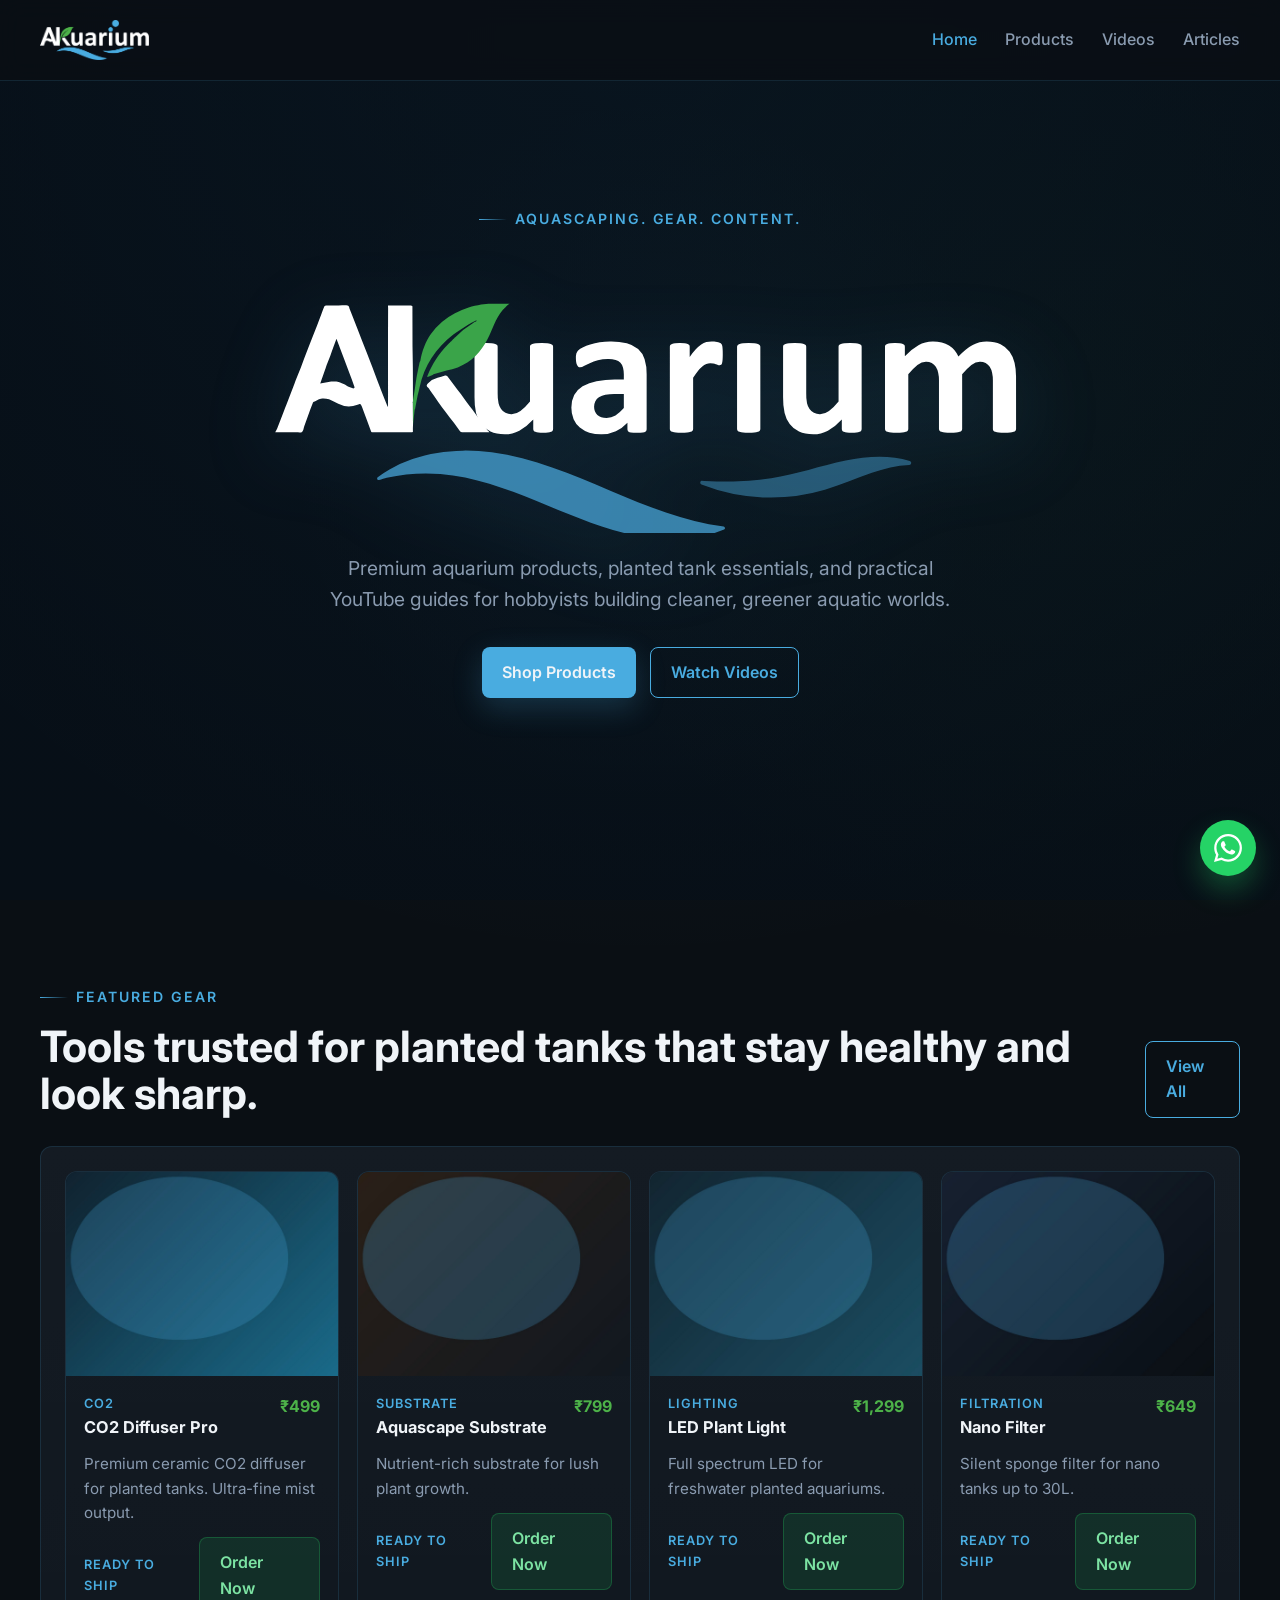
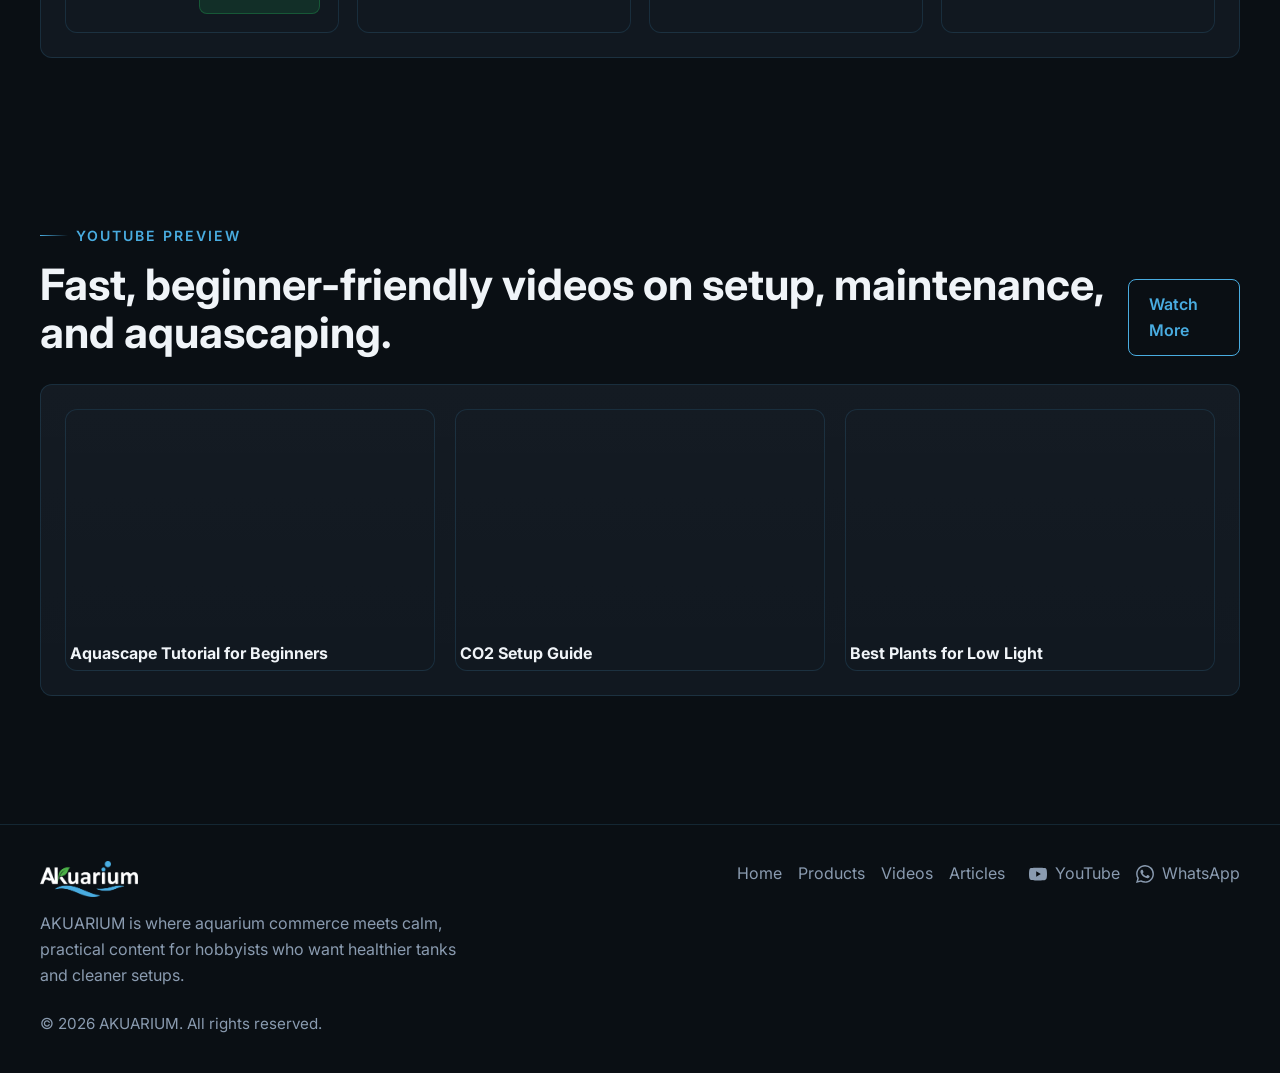
==== index.html @ ec8b6f4b "Initial commit" ====
<!DOCTYPE html>
<html lang="en">
<head>
  <meta charset="UTF-8">
  <meta name="viewport" content="width=device-width, initial-scale=1.0">
  <meta name="description" content="AKUARIUM brings aquarium products, aquascaping gear, and YouTube education together in one immersive static website.">
  <title>AKUARIUM | Aquarium Products & Content</title>
  <link rel="icon" type="image/png" href="assets/logo-square.png">
  <link rel="preconnect" href="https://fonts.googleapis.com">
  <link rel="preconnect" href="https://fonts.gstatic.com" crossorigin>
  <link rel="stylesheet" href="css/style.css">
</head>
<body data-page="home">
  <header class="site-header">
    <div class="container header-inner">
      <a class="site-logo" href="index.html" aria-label="AKUARIUM Home">
        <img src="assets/logo-rect.png" alt="AKUARIUM logo">
      </a>
      <button class="nav-toggle" type="button" aria-expanded="false" aria-controls="site-nav" aria-label="Open navigation">
        <span></span>
        <span></span>
        <span></span>
      </button>
      <nav class="site-nav" id="site-nav" aria-label="Primary">
        <a href="index.html" data-nav="home">Home</a>
        <a href="products.html" data-nav="products">Products</a>
        <a href="videos.html" data-nav="videos">Videos</a>
        <a href="articles.html" data-nav="articles">Articles</a>
      </nav>
    </div>
  </header>

  <main>
    <section class="hero">
      <video class="hero-video" id="hero-video" autoplay loop muted playsinline aria-label="Aquarium showcase video"></video>
      <div class="hero-overlay"></div>
      <div class="container hero-content">
        <div class="hero-panel">
          <span class="eyebrow">Aquascaping. Gear. Content.</span>
          <div class="hero-logo-wrap">
            <img class="hero-logo-animated" src="web-optimized-svg-v2.svg" alt="AKuarium animated logo">
          </div>
          <p>Premium aquarium products, planted tank essentials, and practical YouTube guides for hobbyists building cleaner, greener aquatic worlds.</p>
          <div class="hero-actions">
            <a class="btn-primary" href="products.html">Shop Products</a>
            <a class="btn-secondary" href="videos.html">Watch Videos</a>
          </div>
        </div>
      </div>
    </section>

    <section class="section">
      <div class="container">
        <div class="section-heading">
          <div>
            <span class="eyebrow">Featured Gear</span>
            <h2>Tools trusted for planted tanks that stay healthy and look sharp.</h2>
          </div>
          <a class="btn-secondary" href="products.html">View All</a>
        </div>
        <div class="feature-surface">
          <div id="featured-products" class="product-grid">
            <p class="loading-text">Loading...</p>
          </div>
        </div>
      </div>
    </section>

    <section class="section">
      <div class="container">
        <div class="section-heading">
          <div>
            <span class="eyebrow">YouTube Preview</span>
            <h2>Fast, beginner-friendly videos on setup, maintenance, and aquascaping.</h2>
          </div>
          <a class="btn-secondary" href="videos.html">Watch More</a>
        </div>
        <div class="feature-surface">
          <div id="home-videos" class="video-grid">
            <p class="loading-text">Loading...</p>
          </div>
        </div>
      </div>
    </section>
  </main>

  <footer class="footer">
    <div class="container footer-inner">
      <div class="footer-brand">
        <img src="assets/logo-rect.png" alt="AKUARIUM logo">
        <p>AKUARIUM is where aquarium commerce meets calm, practical content for hobbyists who want healthier tanks and cleaner setups.</p>
      </div>
      <div class="footer-links" aria-label="Footer navigation">
        <a href="index.html">Home</a>
        <a href="products.html">Products</a>
        <a href="videos.html">Videos</a>
        <a href="articles.html">Articles</a>
      </div>
      <div class="footer-social" aria-label="Social links">
        <a href="https://www.youtube.com/" target="_blank" rel="noreferrer">
          <svg viewBox="0 0 24 24" width="18" height="18" aria-hidden="true">
            <path fill="currentColor" d="M23.5 6.2a3 3 0 0 0-2.1-2.1C19.5 3.5 12 3.5 12 3.5s-7.5 0-9.4.6A3 3 0 0 0 .5 6.2C0 8.1 0 12 0 12s0 3.9.5 5.8a3 3 0 0 0 2.1 2.1c1.9.6 9.4.6 9.4.6s7.5 0 9.4-.6a3 3 0 0 0 2.1-2.1c.5-1.9.5-5.8.5-5.8s0-3.9-.5-5.8ZM9.6 15.6V8.4l6.2 3.6-6.2 3.6Z"/>
          </svg>
          <span>YouTube</span>
        </a>
        <a href="https://wa.me/919999999999" target="_blank" rel="noreferrer">
          <svg viewBox="0 0 24 24" width="18" height="18" aria-hidden="true">
            <path fill="currentColor" d="M20.52 3.48A11.82 11.82 0 0 0 12.06 0C5.5 0 .18 5.33.18 11.9c0 2.1.55 4.14 1.6 5.94L0 24l6.35-1.66a11.85 11.85 0 0 0 5.7 1.46h.01c6.56 0 11.89-5.33 11.89-11.9 0-3.17-1.23-6.15-3.43-8.42Zm-8.46 18.3h-.01a9.93 9.93 0 0 1-5.05-1.38l-.36-.22-3.77.99 1.01-3.67-.24-.38a9.89 9.89 0 0 1-1.53-5.22c0-5.48 4.47-9.95 9.96-9.95 2.66 0 5.16 1.04 7.03 2.91a9.87 9.87 0 0 1 2.91 7.03c0 5.49-4.47 9.96-9.95 9.96Zm5.46-7.44c-.3-.15-1.78-.88-2.05-.98-.28-.1-.48-.15-.68.15-.2.3-.78.98-.96 1.18-.18.2-.35.22-.65.07-.3-.15-1.27-.47-2.41-1.49-.89-.79-1.5-1.76-1.68-2.06-.18-.3-.02-.46.13-.61.13-.13.3-.35.45-.53.15-.18.2-.3.3-.5.1-.2.05-.38-.03-.53-.08-.15-.68-1.65-.93-2.26-.25-.6-.5-.52-.68-.53h-.58c-.2 0-.53.08-.8.38-.28.3-1.05 1.03-1.05 2.5s1.08 2.88 1.23 3.08c.15.2 2.12 3.25 5.15 4.56.72.31 1.28.5 1.72.64.72.23 1.37.2 1.88.12.58-.09 1.78-.73 2.03-1.43.25-.7.25-1.3.18-1.43-.08-.12-.28-.2-.58-.35Z"/>
          </svg>
          <span>WhatsApp</span>
        </a>
      </div>
      <p class="footer-note">&copy; 2026 AKUARIUM. All rights reserved.</p>
    </div>
  </footer>

  <a href="https://wa.me/919999999999" target="_blank" class="whatsapp-float" aria-label="Chat on WhatsApp" rel="noreferrer">
    <svg viewBox="0 0 24 24" aria-hidden="true">
      <path d="M20.52 3.48A11.82 11.82 0 0 0 12.06 0C5.5 0 .18 5.33.18 11.9c0 2.1.55 4.14 1.6 5.94L0 24l6.35-1.66a11.85 11.85 0 0 0 5.7 1.46h.01c6.56 0 11.89-5.33 11.89-11.9 0-3.17-1.23-6.15-3.43-8.42Zm-8.46 18.3h-.01a9.93 9.93 0 0 1-5.05-1.38l-.36-.22-3.77.99 1.01-3.67-.24-.38a9.89 9.89 0 0 1-1.53-5.22c0-5.48 4.47-9.95 9.96-9.95 2.66 0 5.16 1.04 7.03 2.91a9.87 9.87 0 0 1 2.91 7.03c0 5.49-4.47 9.96-9.95 9.96Zm5.46-7.44c-.3-.15-1.78-.88-2.05-.98-.28-.1-.48-.15-.68.15-.2.3-.78.98-.96 1.18-.18.2-.35.22-.65.07-.3-.15-1.27-.47-2.41-1.49-.89-.79-1.5-1.76-1.68-2.06-.18-.3-.02-.46.13-.61.13-.13.3-.35.45-.53.15-.18.2-.3.3-.5.1-.2.05-.38-.03-.53-.08-.15-.68-1.65-.93-2.26-.25-.6-.5-.52-.68-.53h-.58c-.2 0-.53.08-.8.38-.28.3-1.05 1.03-1.05 2.5s1.08 2.88 1.23 3.08c.15.2 2.12 3.25 5.15 4.56.72.31 1.28.5 1.72.64.72.23 1.37.2 1.88.12.58-.09 1.78-.73 2.03-1.43.25-.7.25-1.3.18-1.43-.08-.12-.28-.2-.58-.35Z"/>
    </svg>
  </a>

  <script src="js/hero.js"></script>
  <script>
    (function () {
      const body = document.body;
      const navToggle = document.querySelector('.nav-toggle');
      const siteNav = document.querySelector('.site-nav');
      const activeLink = document.querySelector('[data-nav="' + body.dataset.page + '"]');

      if (activeLink) {
        activeLink.classList.add('active');
      }

      if (navToggle && siteNav) {
        navToggle.addEventListener('click', function () {
          const isOpen = siteNav.classList.toggle('open');
          body.classList.toggle('menu-open', isOpen);
          navToggle.setAttribute('aria-expanded', String(isOpen));
        });

        siteNav.querySelectorAll('a').forEach(function (link) {
          link.addEventListener('click', function () {
            siteNav.classList.remove('open');
            body.classList.remove('menu-open');
            navToggle.setAttribute('aria-expanded', 'false');
          });
        });
      }

      function formatPrice(price) {
        return new Intl.NumberFormat('en-IN').format(price);
      }

      function renderFeaturedProducts(products) {
        const container = document.getElementById('featured-products');
        if (!container) {
          return;
        }

        if (!products.length) {
          container.innerHTML = '<p class="empty-state">No products available right now.</p>';
          return;
        }

        container.innerHTML = products.slice(0, 4).map(function (product) {
          const image = product.images && product.images.length ? product.images[0] : 'assets/products/product-1/img1.jpg';
          const message = encodeURIComponent(
            'Hi, I want to order:\nProduct: ' + product.name + '\nPrice: \u20B9' + product.price + '\nQuantity: 1'
          );

          return `
            <article class="product-card fade-in" onclick="window.location.href='product-detail.html?id=${product.id}'">
              <div class="product-card-image">
                <img src="${image}" alt="${product.name}">
              </div>
              <div class="product-card-body">
                <div class="product-meta">
                  <div>
                    <p class="product-category">${product.category}</p>
                    <h3>${product.name}</h3>
                  </div>
                  <span class="product-price">&#8377;${formatPrice(product.price)}</span>
                </div>
                <p class="product-description">${product.description}</p>
                <div class="card-actions">
                  <span class="product-category">Ready to ship</span>
                  <a class="btn-whatsapp" href="https://wa.me/919999999999?text=${message}" target="_blank" rel="noreferrer" onclick="event.stopPropagation();">Order Now</a>
                </div>
              </div>
            </article>
          `;
        }).join('');
      }

      function renderHomeVideos(videos) {
        const container = document.getElementById('home-videos');
        if (!container) {
          return;
        }

        if (!videos.length) {
          container.innerHTML = '<p class="empty-state">No videos available right now.</p>';
          return;
        }

        container.innerHTML = videos.slice(0, 3).map(function (video) {
          return `
            <article class="video-card fade-in">
              <iframe
                src="https://www.youtube.com/embed/${video.youtubeId}"
                title="${video.title}"
                loading="lazy"
                allow="accelerometer; autoplay; clipboard-write; encrypted-media; gyroscope; picture-in-picture"
                allowfullscreen
              ></iframe>
              <div class="video-card-body">
                <h3>${video.title}</h3>
              </div>
            </article>
          `;
        }).join('');
      }

      Promise.all([
        fetch('./data/products.json').then(function (response) { return response.json(); }),
        fetch('./data/videos.json').then(function (response) { return response.json(); })
      ])
        .then(function (results) {
          renderFeaturedProducts(results[0]);
          renderHomeVideos(results[1]);
        })
        .catch(function () {
          const productContainer = document.getElementById('featured-products');
          const videoContainer = document.getElementById('home-videos');

          if (productContainer) {
            productContainer.innerHTML = '<p class="empty-state">Unable to load products right now.</p>';
          }

          if (videoContainer) {
            videoContainer.innerHTML = '<p class="empty-state">Unable to load videos right now.</p>';
          }
        });
    }());
  </script>
</body>
</html>
---- css/style.css ----
@import url('https://fonts.googleapis.com/css2?family=Inter:wght@400;500;600;700&display=swap');

:root {
  --primary: #49ace0;
  --secondary: #4db249;
  --accent: #1a6b8a;
  --bg-dark: #0a0f14;
  --bg-card: #111820;
  --bg-card-hover: #162030;
  --text-primary: #f0f4f8;
  --text-muted: #8a9bb0;
  --border: rgba(73, 172, 224, 0.15);
  --glow: rgba(73, 172, 224, 0.25);
  --overlay: rgba(5, 15, 25, 0.60);
  --whatsapp: #25d366;
  --font-main: 'Inter', sans-serif;
  --radius: 12px;
  --transition: 0.3s ease;
}

*,
*::before,
*::after {
  box-sizing: border-box;
  margin: 0;
  padding: 0;
}

html {
  scroll-behavior: smooth;
}

body {
  min-height: 100vh;
  background:
    radial-gradient(circle at top, rgba(73, 172, 224, 0.12), transparent 35%),
    radial-gradient(circle at 85% 15%, rgba(77, 178, 73, 0.08), transparent 22%),
    var(--bg-dark);
  color: var(--text-primary);
  font-family: var(--font-main);
  line-height: 1.6;
}

body.menu-open {
  overflow: hidden;
}

a {
  color: inherit;
  text-decoration: none;
}

img {
  display: block;
  max-width: 100%;
}

button,
input,
textarea,
select {
  font: inherit;
}

button {
  border: 0;
  background: transparent;
  cursor: pointer;
}

main {
  display: block;
}

.container {
  width: min(1200px, calc(100% - 40px));
  margin: 0 auto;
}

.section {
  padding: 48px 0;
}

.section-heading {
  display: flex;
  align-items: end;
  justify-content: space-between;
  gap: 20px;
  margin-bottom: 28px;
}

.section-heading h2 {
  font-size: clamp(1.9rem, 4vw, 2.7rem);
  line-height: 1.1;
}

.section-heading p {
  max-width: 520px;
  color: var(--text-muted);
}

.eyebrow {
  display: inline-flex;
  align-items: center;
  gap: 8px;
  margin-bottom: 14px;
  color: var(--primary);
  font-size: 0.88rem;
  font-weight: 600;
  letter-spacing: 0.14em;
  text-transform: uppercase;
}

.eyebrow::before {
  content: '';
  width: 28px;
  height: 1px;
  background: linear-gradient(90deg, var(--primary), transparent);
}

.site-header {
  position: fixed;
  top: 0;
  left: 0;
  width: 100%;
  z-index: 1000;
  background: rgba(10, 15, 20, 0.85);
  backdrop-filter: blur(12px);
  border-bottom: 1px solid var(--border);
}

.header-inner {
  display: flex;
  align-items: center;
  justify-content: space-between;
  min-height: 80px;
  gap: 20px;
}

.site-logo {
  display: inline-flex;
  align-items: center;
}

.site-logo img {
  height: 40px;
  width: auto;
}

.nav-toggle {
  display: inline-flex;
  flex-direction: column;
  justify-content: center;
  gap: 5px;
  width: 44px;
  height: 44px;
  border: 1px solid var(--border);
  border-radius: 10px;
  color: var(--text-primary);
}

.nav-toggle span {
  width: 18px;
  height: 2px;
  margin: 0 auto;
  background: currentColor;
  border-radius: 999px;
  transition: transform var(--transition), opacity var(--transition);
}

.nav-toggle[aria-expanded='true'] span:nth-child(1) {
  transform: translateY(7px) rotate(45deg);
}

.nav-toggle[aria-expanded='true'] span:nth-child(2) {
  opacity: 0;
}

.nav-toggle[aria-expanded='true'] span:nth-child(3) {
  transform: translateY(-7px) rotate(-45deg);
}

.site-nav {
  position: absolute;
  top: calc(100% + 1px);
  left: 0;
  width: 100%;
  display: grid;
  gap: 8px;
  padding: 16px 20px 20px;
  background: rgba(10, 15, 20, 0.96);
  border-bottom: 1px solid var(--border);
  transform: translateY(-10px);
  opacity: 0;
  pointer-events: none;
  transition: opacity var(--transition), transform var(--transition);
}

.site-nav.open {
  transform: translateY(0);
  opacity: 1;
  pointer-events: auto;
}

.site-nav a {
  color: var(--text-muted);
  font-weight: 500;
  transition: color var(--transition);
}

.site-nav a:hover,
.site-nav a.active {
  color: var(--primary);
}

.page-main {
  padding-top: 80px;
}

.hero {
  position: relative;
  min-height: 100vh;
  display: flex;
  align-items: center;
  overflow: hidden;
}

.hero-video {
  position: absolute;
  inset: 0;
  width: 100%;
  height: 100%;
  object-fit: cover;
}

.hero-overlay {
  position: absolute;
  inset: 0;
  background:
    linear-gradient(180deg, rgba(5, 15, 25, 0.72), var(--overlay)),
    radial-gradient(circle at center, rgba(73, 172, 224, 0.08), transparent 45%);
}

.hero-content {
  position: relative;
  z-index: 1;
  width: 100%;
  text-align: center;
}

.hero-panel {
  max-width: 760px;
  margin: 0 auto;
  padding: 20px 0;
  animation: fadeInUp 0.9s ease both;
}

.hero-logo-wrap {
  display: flex;
  justify-content: center;
  margin: 10px auto 0;
}

.hero-logo-animated {
  width: min(92vw, 760px);
  height: auto;
  filter: drop-shadow(0 20px 40px rgba(73, 172, 224, 0.18));
}

.hero p {
  max-width: 620px;
  margin: 20px auto 0;
  color: var(--text-muted);
  font-size: clamp(1rem, 2.5vw, 1.2rem);
}

.hero-actions {
  display: flex;
  flex-wrap: wrap;
  justify-content: center;
  gap: 14px;
  margin-top: 32px;
}

.btn-primary,
.btn-secondary,
.btn-whatsapp {
  display: inline-flex;
  align-items: center;
  justify-content: center;
  gap: 10px;
  min-height: 46px;
  padding: 12px 20px;
  border-radius: 8px;
  font-weight: 600;
  transition:
    transform var(--transition),
    box-shadow var(--transition),
    filter var(--transition),
    background var(--transition),
    color var(--transition),
    border-color var(--transition);
}

.btn-primary {
  background: var(--primary);
  color: var(--text-primary);
  box-shadow: 0 10px 30px rgba(73, 172, 224, 0.22);
}

.btn-secondary {
  border: 1px solid var(--primary);
  color: var(--primary);
  background: transparent;
}

.btn-whatsapp {
  background: rgba(37, 211, 102, 0.12);
  border: 1px solid rgba(37, 211, 102, 0.25);
  color: #7ce3a3;
}

.btn-primary:hover,
.btn-secondary:hover,
.btn-whatsapp:hover {
  filter: brightness(1.15);
  transform: translateY(-2px);
  box-shadow: 0 12px 30px var(--glow);
}

.feature-surface,
.content-panel,
.filter-bar,
.article-card,
.product-card,
.video-card,
.detail-card,
.thumbnail-button,
.empty-state {
  background: linear-gradient(180deg, rgba(255, 255, 255, 0.01), rgba(255, 255, 255, 0)), var(--bg-card);
  border: 1px solid var(--border);
  border-radius: var(--radius);
}

.feature-surface {
  padding: 24px;
}

.content-panel {
  padding: 24px;
}

.loading-text,
.empty-state {
  padding: 26px 20px;
  text-align: center;
  color: var(--text-muted);
}

.product-grid {
  display: grid;
  grid-template-columns: repeat(2, minmax(0, 1fr));
  gap: 18px;
}

.product-card {
  position: relative;
  overflow: hidden;
  cursor: pointer;
  transition:
    transform var(--transition),
    box-shadow var(--transition),
    border-color var(--transition),
    background var(--transition);
}

.product-card:hover {
  transform: scale(1.03);
  background: var(--bg-card-hover);
  box-shadow: 0 16px 36px var(--glow);
  border-color: rgba(73, 172, 224, 0.28);
}

.product-card-image {
  aspect-ratio: 4 / 3;
  overflow: hidden;
  background: linear-gradient(135deg, rgba(73, 172, 224, 0.16), rgba(26, 107, 138, 0.05));
}

.product-card-image img {
  width: 100%;
  height: 100%;
  object-fit: cover;
  transition: transform var(--transition);
}

.product-card:hover .product-card-image img {
  transform: scale(1.05);
}

.product-card-body {
  display: grid;
  gap: 12px;
  padding: 18px;
}

.product-meta {
  display: flex;
  align-items: flex-start;
  justify-content: space-between;
  gap: 12px;
}

.product-meta h3 {
  font-size: 1.02rem;
}

.product-price {
  color: var(--secondary);
  font-weight: 700;
  white-space: nowrap;
}

.product-description {
  color: var(--text-muted);
  font-size: 0.95rem;
}

.product-card .card-actions {
  display: flex;
  justify-content: space-between;
  align-items: center;
  gap: 10px;
}

.product-category {
  color: var(--primary);
  font-size: 0.8rem;
  font-weight: 600;
  letter-spacing: 0.08em;
  text-transform: uppercase;
}

.filter-bar {
  display: flex;
  flex-wrap: wrap;
  gap: 12px;
  padding: 14px;
  margin-bottom: 24px;
}

.filter-button {
  padding: 10px 16px;
  border: 1px solid var(--border);
  border-radius: 999px;
  color: var(--text-muted);
  transition: all var(--transition);
}

.filter-button:hover,
.filter-button.active {
  border-color: rgba(73, 172, 224, 0.4);
  background: rgba(73, 172, 224, 0.12);
  color: var(--primary);
}

.detail-layout {
  display: grid;
  gap: 24px;
}

.detail-gallery {
  display: grid;
  gap: 16px;
}

.detail-main-image {
  position: relative;
  overflow: hidden;
  border-radius: var(--radius);
  border: 1px solid var(--border);
  background: rgba(73, 172, 224, 0.07);
}

.detail-main-image img {
  width: 100%;
  aspect-ratio: 4 / 3;
  object-fit: cover;
}

.detail-swipe-hint {
  position: absolute;
  right: 14px;
  bottom: 14px;
  padding: 6px 10px;
  border-radius: 999px;
  background: rgba(10, 15, 20, 0.72);
  color: var(--text-muted);
  font-size: 0.78rem;
}

.thumbnail-row {
  display: grid;
  grid-template-columns: repeat(auto-fit, minmax(76px, 1fr));
  gap: 12px;
}

.thumbnail-button {
  overflow: hidden;
  padding: 0;
  transition: border-color var(--transition), transform var(--transition);
}

.thumbnail-button img {
  width: 100%;
  aspect-ratio: 1 / 1;
  object-fit: cover;
}

.thumbnail-button.active,
.thumbnail-button:hover {
  border-color: rgba(73, 172, 224, 0.45);
  transform: translateY(-2px);
}

.detail-card {
  padding: 24px;
}

.detail-card .product-price {
  display: inline-flex;
  margin: 14px 0;
  font-size: 1.6rem;
}

.detail-card p {
  color: var(--text-muted);
}

.detail-actions {
  display: flex;
  flex-wrap: wrap;
  gap: 14px;
  margin-top: 24px;
}

.video-grid {
  display: grid;
  gap: 20px;
}

.video-card {
  overflow: hidden;
}

.video-card iframe {
  width: 100%;
  aspect-ratio: 16 / 9;
  border: 0;
  border-radius: var(--radius);
}

.video-card-body {
  padding: 16px 4px 4px;
}

.video-card h3 {
  font-size: 1rem;
}

.article-grid {
  display: grid;
  gap: 20px;
}

.article-card {
  padding: 24px;
  transition:
    transform var(--transition),
    box-shadow var(--transition),
    background var(--transition);
}

.article-card:hover {
  transform: translateY(-4px);
  background: var(--bg-card-hover);
  box-shadow: 0 14px 28px rgba(0, 0, 0, 0.18);
}

.article-card p {
  margin: 12px 0 20px;
  color: var(--text-muted);
}

.page-hero {
  padding: 48px 0 24px;
}

.page-hero-copy {
  max-width: 720px;
}

.page-hero h1 {
  font-size: clamp(2.4rem, 6vw, 4rem);
  line-height: 1;
}

.page-hero p {
  margin-top: 16px;
  color: var(--text-muted);
}

.footer {
  margin-top: 48px;
  padding: 36px 0;
  border-top: 1px solid var(--border);
}

.footer-inner {
  display: grid;
  gap: 24px;
}

.footer-brand img {
  height: 36px;
  width: auto;
}

.footer-brand p {
  max-width: 420px;
  margin-top: 14px;
  color: var(--text-muted);
}

.footer-links,
.footer-social {
  display: flex;
  flex-wrap: wrap;
  gap: 16px;
}

.footer-links a,
.footer-social a {
  color: var(--text-muted);
  transition: color var(--transition);
}

.footer-links a:hover,
.footer-social a:hover {
  color: var(--primary);
}

.footer-social a {
  display: inline-flex;
  align-items: center;
  gap: 8px;
}

.footer-note {
  color: var(--text-muted);
  font-size: 0.95rem;
}

.whatsapp-float {
  position: fixed;
  right: 24px;
  bottom: 24px;
  z-index: 999;
  display: inline-flex;
  align-items: center;
  justify-content: center;
  width: 56px;
  height: 56px;
  border-radius: 50%;
  background: var(--whatsapp);
  color: #fff;
  box-shadow: 0 14px 28px rgba(37, 211, 102, 0.3);
  transition: transform var(--transition), box-shadow var(--transition), filter var(--transition);
}

.whatsapp-float:hover {
  transform: scale(1.1);
  filter: brightness(1.08);
  box-shadow: 0 16px 32px rgba(37, 211, 102, 0.35);
}

.whatsapp-float svg {
  width: 28px;
  height: 28px;
  fill: currentColor;
}

.fade-in {
  animation: fadeInUp 0.7s ease both;
}

@keyframes fadeInUp {
  from {
    opacity: 0;
    transform: translateY(24px);
  }

  to {
    opacity: 1;
    transform: translateY(0);
  }
}

@media (min-width: 480px) {
  .article-grid,
  .video-grid {
    grid-template-columns: repeat(2, minmax(0, 1fr));
  }
}

@media (min-width: 768px) {
  .section {
    padding: 80px 0;
  }

  .page-hero {
    padding: 72px 0 32px;
  }

  .nav-toggle {
    display: none;
  }

  .site-nav {
    position: static;
    width: auto;
    display: flex;
    align-items: center;
    gap: 28px;
    padding: 0;
    background: transparent;
    border-bottom: 0;
    transform: none;
    opacity: 1;
    pointer-events: auto;
  }

  .detail-layout {
    grid-template-columns: minmax(0, 1.15fr) minmax(300px, 0.85fr);
    align-items: start;
  }

  .product-grid {
    grid-template-columns: repeat(3, minmax(0, 1fr));
  }

  .video-grid {
    grid-template-columns: repeat(3, minmax(0, 1fr));
  }

  .article-grid {
    grid-template-columns: repeat(2, minmax(0, 1fr));
  }

  .footer-inner {
    grid-template-columns: 1.2fr auto auto;
    align-items: start;
  }
}

@media (min-width: 1024px) {
  .product-grid {
    grid-template-columns: repeat(4, minmax(0, 1fr));
  }

  .article-grid {
    grid-template-columns: repeat(4, minmax(0, 1fr));
  }
}
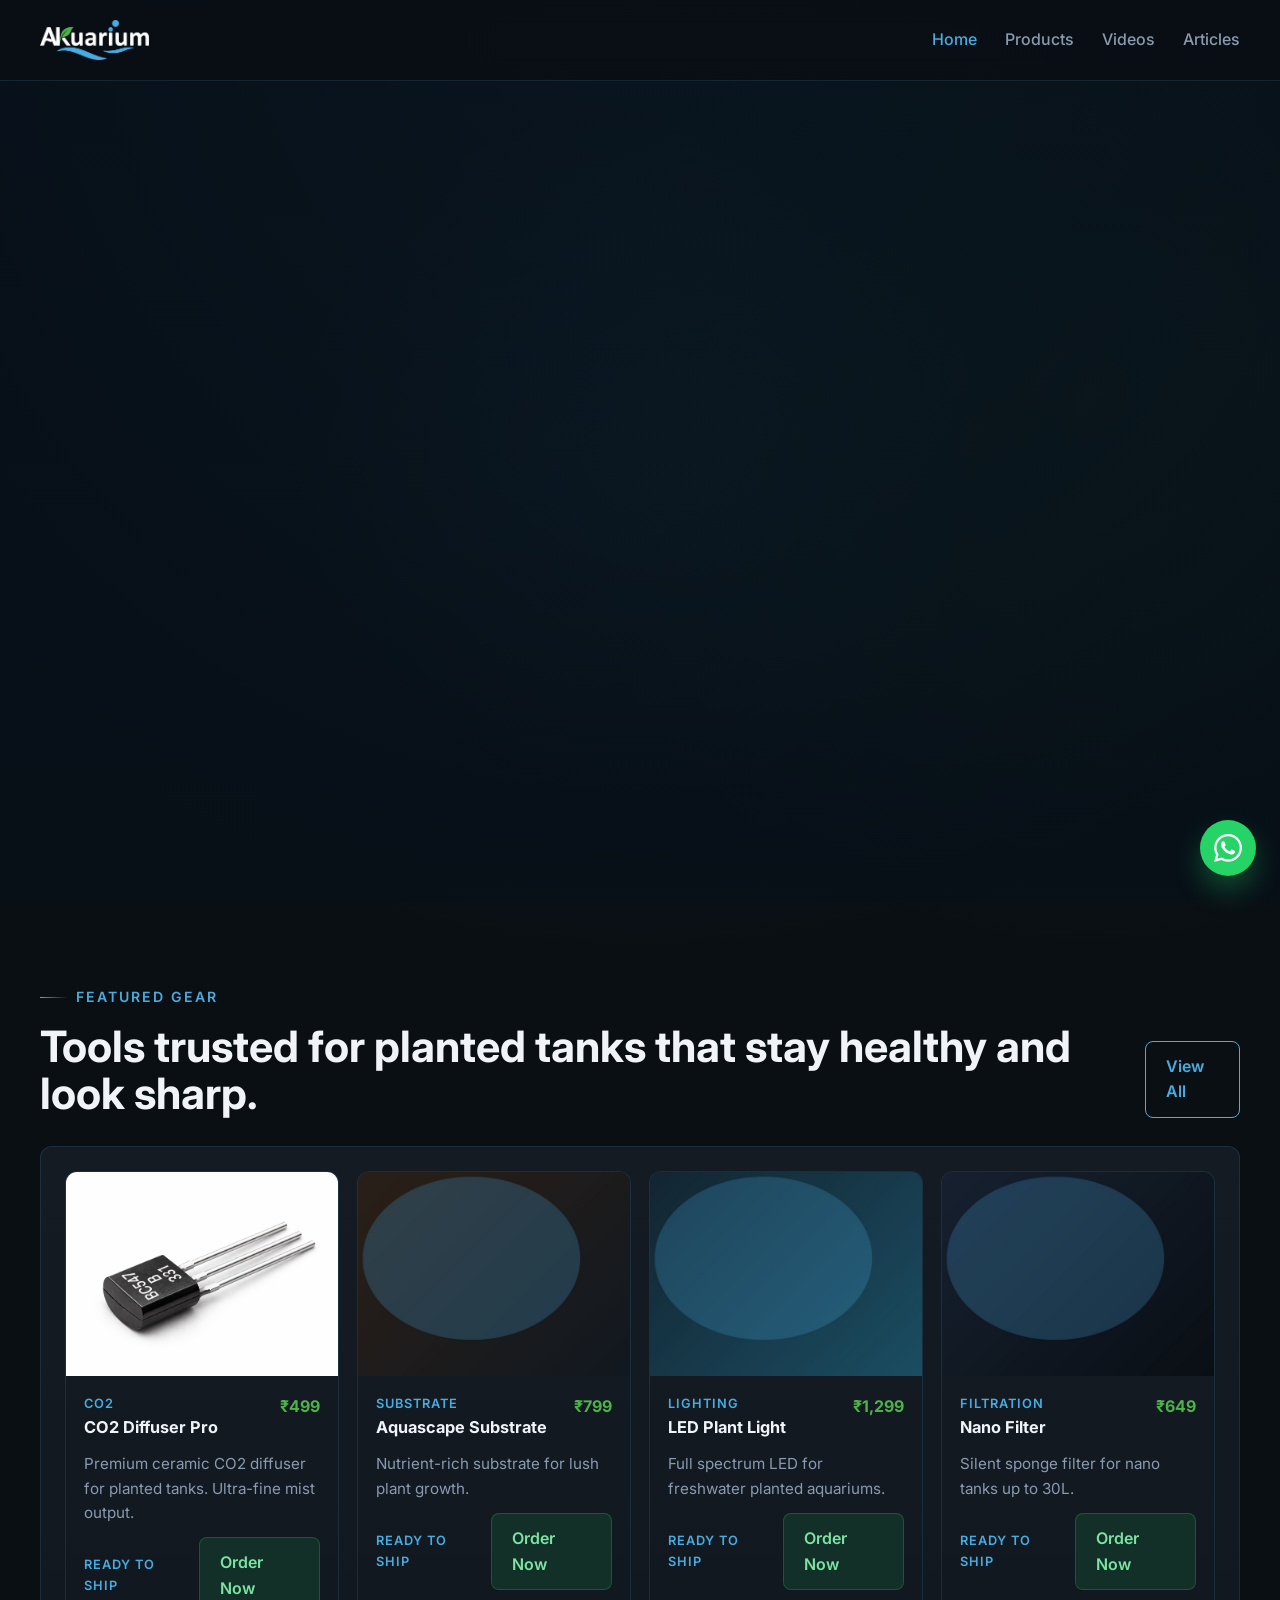
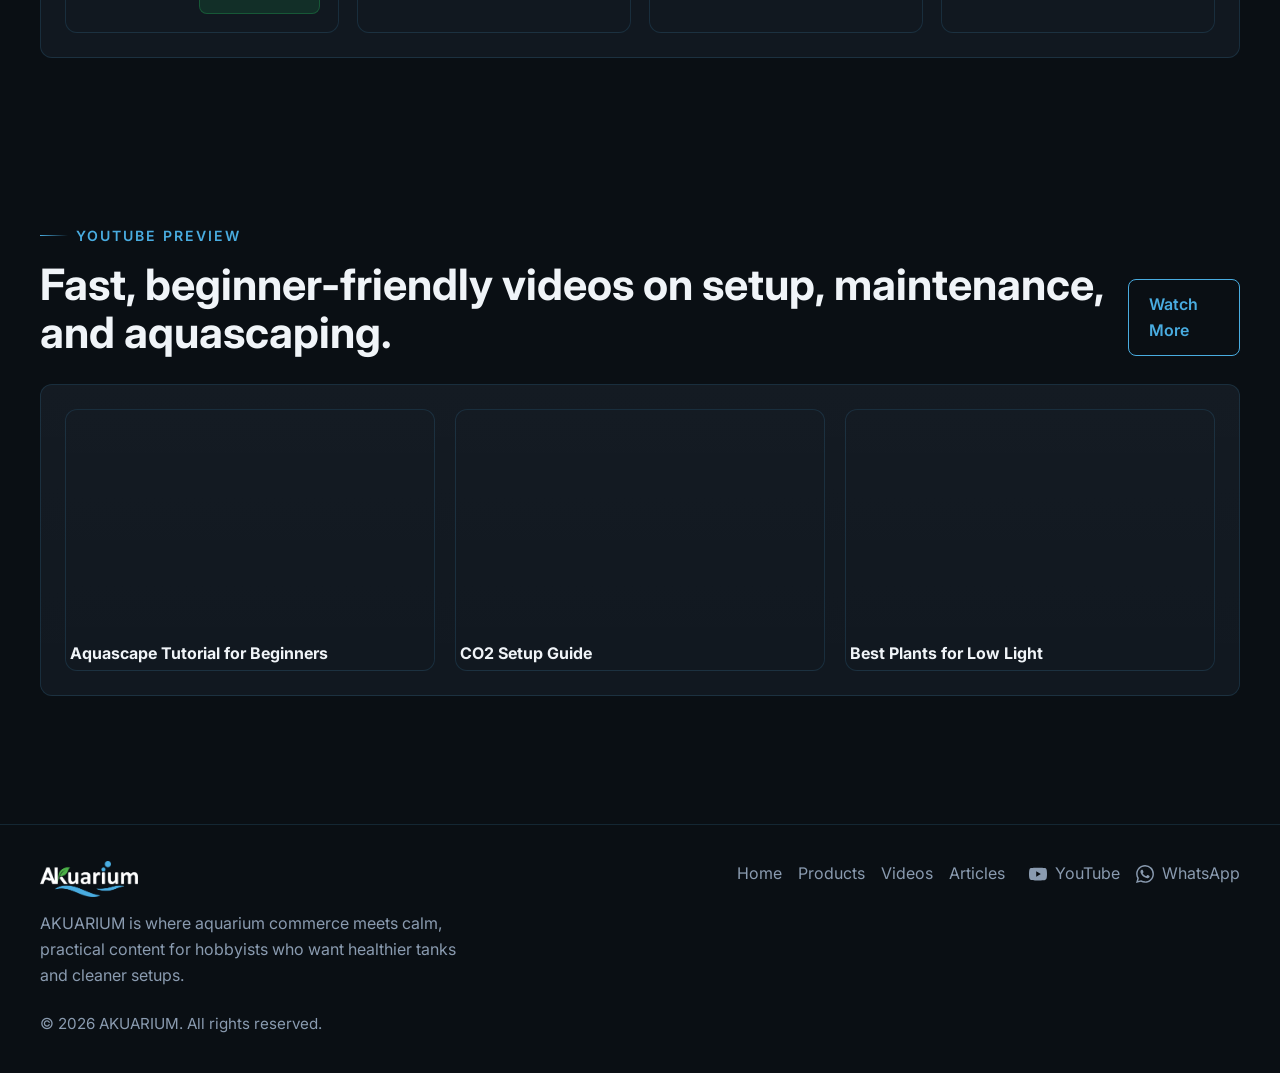
==== commit 944a06b9: "asdasd" ====
--- a/index.html
+++ b/index.html
@@ -1,22 +1,26 @@
 <!DOCTYPE html>
 <html lang="en">
+
 <head>
   <meta charset="UTF-8">
   <meta name="viewport" content="width=device-width, initial-scale=1.0">
-  <meta name="description" content="AKUARIUM brings aquarium products, aquascaping gear, and YouTube education together in one immersive static website.">
+  <meta name="description"
+    content="AKUARIUM brings aquarium products, aquascaping gear, and YouTube education together in one immersive static website.">
   <title>AKUARIUM | Aquarium Products & Content</title>
   <link rel="icon" type="image/png" href="assets/logo-square.png">
   <link rel="preconnect" href="https://fonts.googleapis.com">
   <link rel="preconnect" href="https://fonts.gstatic.com" crossorigin>
   <link rel="stylesheet" href="css/style.css">
 </head>
+
 <body data-page="home">
   <header class="site-header">
     <div class="container header-inner">
       <a class="site-logo" href="index.html" aria-label="AKUARIUM Home">
         <img src="assets/logo-rect.png" alt="AKUARIUM logo">
       </a>
-      <button class="nav-toggle" type="button" aria-expanded="false" aria-controls="site-nav" aria-label="Open navigation">
+      <button class="nav-toggle" type="button" aria-expanded="false" aria-controls="site-nav"
+        aria-label="Open navigation">
         <span></span>
         <span></span>
         <span></span>
@@ -32,15 +36,17 @@
 
   <main>
     <section class="hero">
-      <video class="hero-video" id="hero-video" autoplay loop muted playsinline aria-label="Aquarium showcase video"></video>
+      <video class="hero-video" id="hero-video" autoplay loop muted playsinline
+        aria-label="Aquarium showcase video"></video>
       <div class="hero-overlay"></div>
       <div class="container hero-content">
         <div class="hero-panel">
-          <span class="eyebrow">Aquascaping. Gear. Content.</span>
+          <!-- <span class="eyebrow">Aquascaping. Gear. Content.</span> -->
           <div class="hero-logo-wrap">
             <img class="hero-logo-animated" src="web-optimized-svg-v2.svg" alt="AKuarium animated logo">
           </div>
-          <p>Premium aquarium products, planted tank essentials, and practical YouTube guides for hobbyists building cleaner, greener aquatic worlds.</p>
+          <p>Premium aquarium products, planted tank essentials, and practical YouTube guides for hobbyists building
+            cleaner, greener aquatic worlds.</p>
           <div class="hero-actions">
             <a class="btn-primary" href="products.html">Shop Products</a>
             <a class="btn-secondary" href="videos.html">Watch Videos</a>
@@ -88,7 +94,8 @@
     <div class="container footer-inner">
       <div class="footer-brand">
         <img src="assets/logo-rect.png" alt="AKUARIUM logo">
-        <p>AKUARIUM is where aquarium commerce meets calm, practical content for hobbyists who want healthier tanks and cleaner setups.</p>
+        <p>AKUARIUM is where aquarium commerce meets calm, practical content for hobbyists who want healthier tanks and
+          cleaner setups.</p>
       </div>
       <div class="footer-links" aria-label="Footer navigation">
         <a href="index.html">Home</a>
@@ -99,13 +106,15 @@
       <div class="footer-social" aria-label="Social links">
         <a href="https://www.youtube.com/" target="_blank" rel="noreferrer">
           <svg viewBox="0 0 24 24" width="18" height="18" aria-hidden="true">
-            <path fill="currentColor" d="M23.5 6.2a3 3 0 0 0-2.1-2.1C19.5 3.5 12 3.5 12 3.5s-7.5 0-9.4.6A3 3 0 0 0 .5 6.2C0 8.1 0 12 0 12s0 3.9.5 5.8a3 3 0 0 0 2.1 2.1c1.9.6 9.4.6 9.4.6s7.5 0 9.4-.6a3 3 0 0 0 2.1-2.1c.5-1.9.5-5.8.5-5.8s0-3.9-.5-5.8ZM9.6 15.6V8.4l6.2 3.6-6.2 3.6Z"/>
+            <path fill="currentColor"
+              d="M23.5 6.2a3 3 0 0 0-2.1-2.1C19.5 3.5 12 3.5 12 3.5s-7.5 0-9.4.6A3 3 0 0 0 .5 6.2C0 8.1 0 12 0 12s0 3.9.5 5.8a3 3 0 0 0 2.1 2.1c1.9.6 9.4.6 9.4.6s7.5 0 9.4-.6a3 3 0 0 0 2.1-2.1c.5-1.9.5-5.8.5-5.8s0-3.9-.5-5.8ZM9.6 15.6V8.4l6.2 3.6-6.2 3.6Z" />
           </svg>
           <span>YouTube</span>
         </a>
         <a href="https://wa.me/919999999999" target="_blank" rel="noreferrer">
           <svg viewBox="0 0 24 24" width="18" height="18" aria-hidden="true">
-            <path fill="currentColor" d="M20.52 3.48A11.82 11.82 0 0 0 12.06 0C5.5 0 .18 5.33.18 11.9c0 2.1.55 4.14 1.6 5.94L0 24l6.35-1.66a11.85 11.85 0 0 0 5.7 1.46h.01c6.56 0 11.89-5.33 11.89-11.9 0-3.17-1.23-6.15-3.43-8.42Zm-8.46 18.3h-.01a9.93 9.93 0 0 1-5.05-1.38l-.36-.22-3.77.99 1.01-3.67-.24-.38a9.89 9.89 0 0 1-1.53-5.22c0-5.48 4.47-9.95 9.96-9.95 2.66 0 5.16 1.04 7.03 2.91a9.87 9.87 0 0 1 2.91 7.03c0 5.49-4.47 9.96-9.95 9.96Zm5.46-7.44c-.3-.15-1.78-.88-2.05-.98-.28-.1-.48-.15-.68.15-.2.3-.78.98-.96 1.18-.18.2-.35.22-.65.07-.3-.15-1.27-.47-2.41-1.49-.89-.79-1.5-1.76-1.68-2.06-.18-.3-.02-.46.13-.61.13-.13.3-.35.45-.53.15-.18.2-.3.3-.5.1-.2.05-.38-.03-.53-.08-.15-.68-1.65-.93-2.26-.25-.6-.5-.52-.68-.53h-.58c-.2 0-.53.08-.8.38-.28.3-1.05 1.03-1.05 2.5s1.08 2.88 1.23 3.08c.15.2 2.12 3.25 5.15 4.56.72.31 1.28.5 1.72.64.72.23 1.37.2 1.88.12.58-.09 1.78-.73 2.03-1.43.25-.7.25-1.3.18-1.43-.08-.12-.28-.2-.58-.35Z"/>
+            <path fill="currentColor"
+              d="M20.52 3.48A11.82 11.82 0 0 0 12.06 0C5.5 0 .18 5.33.18 11.9c0 2.1.55 4.14 1.6 5.94L0 24l6.35-1.66a11.85 11.85 0 0 0 5.7 1.46h.01c6.56 0 11.89-5.33 11.89-11.9 0-3.17-1.23-6.15-3.43-8.42Zm-8.46 18.3h-.01a9.93 9.93 0 0 1-5.05-1.38l-.36-.22-3.77.99 1.01-3.67-.24-.38a9.89 9.89 0 0 1-1.53-5.22c0-5.48 4.47-9.95 9.96-9.95 2.66 0 5.16 1.04 7.03 2.91a9.87 9.87 0 0 1 2.91 7.03c0 5.49-4.47 9.96-9.95 9.96Zm5.46-7.44c-.3-.15-1.78-.88-2.05-.98-.28-.1-.48-.15-.68.15-.2.3-.78.98-.96 1.18-.18.2-.35.22-.65.07-.3-.15-1.27-.47-2.41-1.49-.89-.79-1.5-1.76-1.68-2.06-.18-.3-.02-.46.13-.61.13-.13.3-.35.45-.53.15-.18.2-.3.3-.5.1-.2.05-.38-.03-.53-.08-.15-.68-1.65-.93-2.26-.25-.6-.5-.52-.68-.53h-.58c-.2 0-.53.08-.8.38-.28.3-1.05 1.03-1.05 2.5s1.08 2.88 1.23 3.08c.15.2 2.12 3.25 5.15 4.56.72.31 1.28.5 1.72.64.72.23 1.37.2 1.88.12.58-.09 1.78-.73 2.03-1.43.25-.7.25-1.3.18-1.43-.08-.12-.28-.2-.58-.35Z" />
           </svg>
           <span>WhatsApp</span>
         </a>
@@ -114,14 +123,74 @@
     </div>
   </footer>
 
-  <a href="https://wa.me/919999999999" target="_blank" class="whatsapp-float" aria-label="Chat on WhatsApp" rel="noreferrer">
+  <a href="https://wa.me/919999999999" target="_blank" class="whatsapp-float" aria-label="Chat on WhatsApp"
+    rel="noreferrer">
     <svg viewBox="0 0 24 24" aria-hidden="true">
-      <path d="M20.52 3.48A11.82 11.82 0 0 0 12.06 0C5.5 0 .18 5.33.18 11.9c0 2.1.55 4.14 1.6 5.94L0 24l6.35-1.66a11.85 11.85 0 0 0 5.7 1.46h.01c6.56 0 11.89-5.33 11.89-11.9 0-3.17-1.23-6.15-3.43-8.42Zm-8.46 18.3h-.01a9.93 9.93 0 0 1-5.05-1.38l-.36-.22-3.77.99 1.01-3.67-.24-.38a9.89 9.89 0 0 1-1.53-5.22c0-5.48 4.47-9.95 9.96-9.95 2.66 0 5.16 1.04 7.03 2.91a9.87 9.87 0 0 1 2.91 7.03c0 5.49-4.47 9.96-9.95 9.96Zm5.46-7.44c-.3-.15-1.78-.88-2.05-.98-.28-.1-.48-.15-.68.15-.2.3-.78.98-.96 1.18-.18.2-.35.22-.65.07-.3-.15-1.27-.47-2.41-1.49-.89-.79-1.5-1.76-1.68-2.06-.18-.3-.02-.46.13-.61.13-.13.3-.35.45-.53.15-.18.2-.3.3-.5.1-.2.05-.38-.03-.53-.08-.15-.68-1.65-.93-2.26-.25-.6-.5-.52-.68-.53h-.58c-.2 0-.53.08-.8.38-.28.3-1.05 1.03-1.05 2.5s1.08 2.88 1.23 3.08c.15.2 2.12 3.25 5.15 4.56.72.31 1.28.5 1.72.64.72.23 1.37.2 1.88.12.58-.09 1.78-.73 2.03-1.43.25-.7.25-1.3.18-1.43-.08-.12-.28-.2-.58-.35Z"/>
+      <path
+        d="M20.52 3.48A11.82 11.82 0 0 0 12.06 0C5.5 0 .18 5.33.18 11.9c0 2.1.55 4.14 1.6 5.94L0 24l6.35-1.66a11.85 11.85 0 0 0 5.7 1.46h.01c6.56 0 11.89-5.33 11.89-11.9 0-3.17-1.23-6.15-3.43-8.42Zm-8.46 18.3h-.01a9.93 9.93 0 0 1-5.05-1.38l-.36-.22-3.77.99 1.01-3.67-.24-.38a9.89 9.89 0 0 1-1.53-5.22c0-5.48 4.47-9.95 9.96-9.95 2.66 0 5.16 1.04 7.03 2.91a9.87 9.87 0 0 1 2.91 7.03c0 5.49-4.47 9.96-9.95 9.96Zm5.46-7.44c-.3-.15-1.78-.88-2.05-.98-.28-.1-.48-.15-.68.15-.2.3-.78.98-.96 1.18-.18.2-.35.22-.65.07-.3-.15-1.27-.47-2.41-1.49-.89-.79-1.5-1.76-1.68-2.06-.18-.3-.02-.46.13-.61.13-.13.3-.35.45-.53.15-.18.2-.3.3-.5.1-.2.05-.38-.03-.53-.08-.15-.68-1.65-.93-2.26-.25-.6-.5-.52-.68-.53h-.58c-.2 0-.53.08-.8.38-.28.3-1.05 1.03-1.05 2.5s1.08 2.88 1.23 3.08c.15.2 2.12 3.25 5.15 4.56.72.31 1.28.5 1.72.64.72.23 1.37.2 1.88.12.58-.09 1.78-.73 2.03-1.43.25-.7.25-1.3.18-1.43-.08-.12-.28-.2-.58-.35Z" />
     </svg>
   </a>
 
   <script src="js/hero.js"></script>
-  <script>
+<script>
+(function () {
+  var heroLogo    = document.querySelector('.hero-logo-animated');
+  var heroVideo   = document.getElementById('hero-video');
+  var heroPara    = document.querySelector('.hero-panel > p');
+  var heroActions = document.querySelector('.hero-actions');
+  var fired       = false;
+
+  /*
+   * ─── ADJUST THIS ────────────────────────────────────────────
+   * Set this to the total duration of your SVG animation in
+   * milliseconds.  e.g. if your SVG plays for 4 seconds → 4000
+   * ────────────────────────────────────────────────────────────
+   */
+  var SVG_ANIM_DURATION = 3000;
+
+  function revealContent() {
+    /* Paragraph fades in first */
+    setTimeout(function () {
+      if (heroPara) heroPara.classList.add('content-visible');
+    }, SVG_ANIM_DURATION);
+
+    /* Buttons follow 300 ms later for a staggered feel */
+    setTimeout(function () {
+      if (heroActions) heroActions.classList.add('content-visible');
+    }, SVG_ANIM_DURATION + 300);
+  }
+
+  function revealLogo() {
+    if (fired || !heroLogo) return;
+    fired = true;
+
+    var cleanSrc = heroLogo.getAttribute('src').split('?')[0];
+
+    /* Cache-bust forces a fresh fetch → animation always starts from zero */
+    heroLogo.onload = function () {
+      heroLogo.classList.add('is-visible'); /* logo fades in    */
+      revealContent();                      /* content follows  */
+    };
+    heroLogo.src = cleanSrc + '?t=' + Date.now();
+  }
+
+  /* Primary trigger: video is buffered and ready */
+  if (heroVideo) {
+    heroVideo.addEventListener('canplay', revealLogo, { once: true });
+    heroVideo.addEventListener('playing', revealLogo, { once: true });
+  }
+
+  /* Secondary trigger: rest of the page has finished loading */
+  window.addEventListener('load', function () {
+    if (!heroVideo || heroVideo.readyState >= 3) {
+      revealLogo();
+      return;
+    }
+    /* Hard fallback — reveal after 5 s (slow connection, blocked autoplay, etc.) */
+    setTimeout(revealLogo, 5000);
+  });
+}());
+</script>  <script>
     (function () {
       const body = document.body;
       const navToggle = document.querySelector('.nav-toggle');
@@ -245,4 +314,5 @@
     }());
   </script>
 </body>
-</html>
+
+</html>
--- a/css/style.css
+++ b/css/style.css
@@ -248,6 +248,19 @@
   text-align: center;
 }
 
+.hero-panel > p,
+.hero-actions {
+  opacity: 0;
+  transform: translateY(20px);
+  transition: opacity 0.6s ease, transform 0.6s ease;
+}
+
+.hero-panel > p.content-visible,
+.hero-actions.content-visible {
+  opacity: 1;
+  transform: translateY(0);
+}
+
 .hero-panel {
   max-width: 760px;
   margin: 0 auto;
@@ -265,6 +278,12 @@
   width: min(92vw, 760px);
   height: auto;
   filter: drop-shadow(0 20px 40px rgba(73, 172, 224, 0.18));
+  opacity: 0;
+  transition: opacity 0.8s ease;
+
+}
+.hero-logo-animated.is-visible {
+  opacity: 1;
 }
 
 .hero p {
@@ -707,6 +726,7 @@
 }
 
 @media (min-width: 480px) {
+
   .article-grid,
   .video-grid {
     grid-template-columns: repeat(2, minmax(0, 1fr));
@@ -771,4 +791,4 @@
   .article-grid {
     grid-template-columns: repeat(4, minmax(0, 1fr));
   }
-}
+}
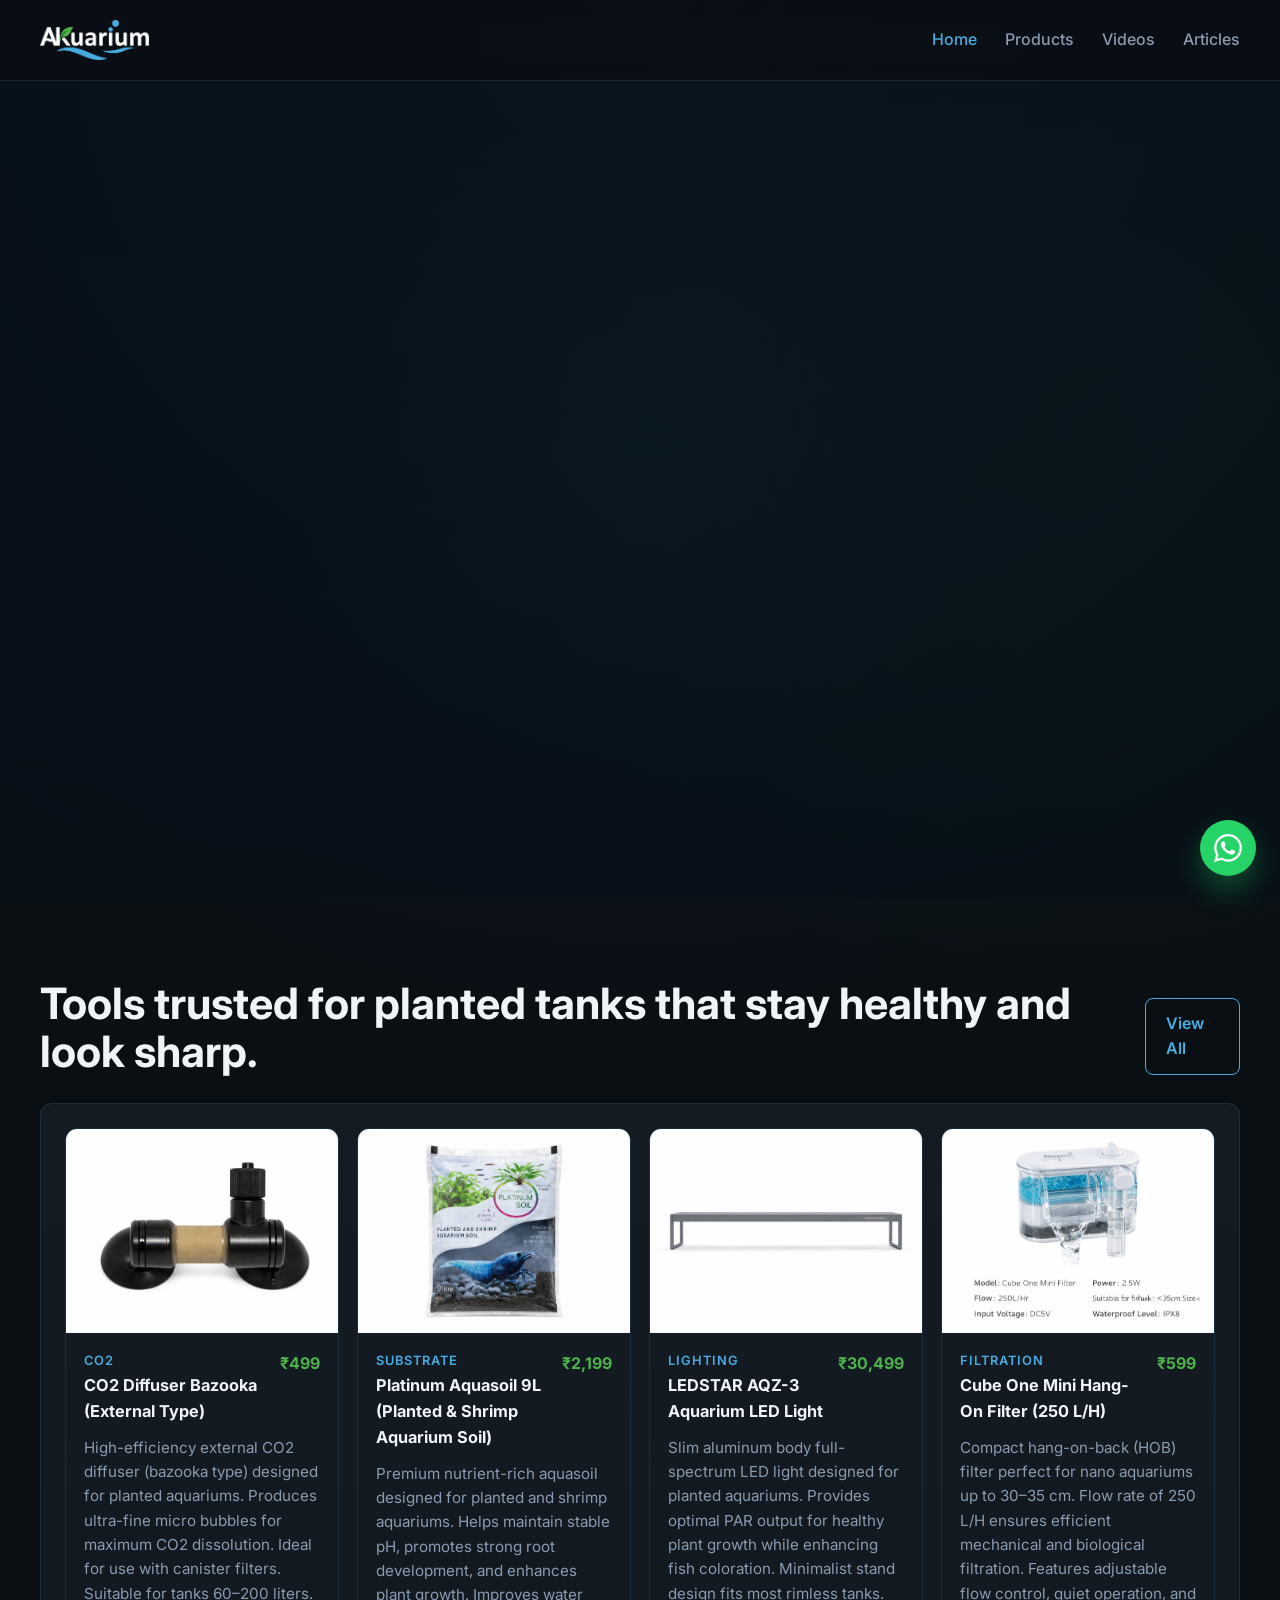
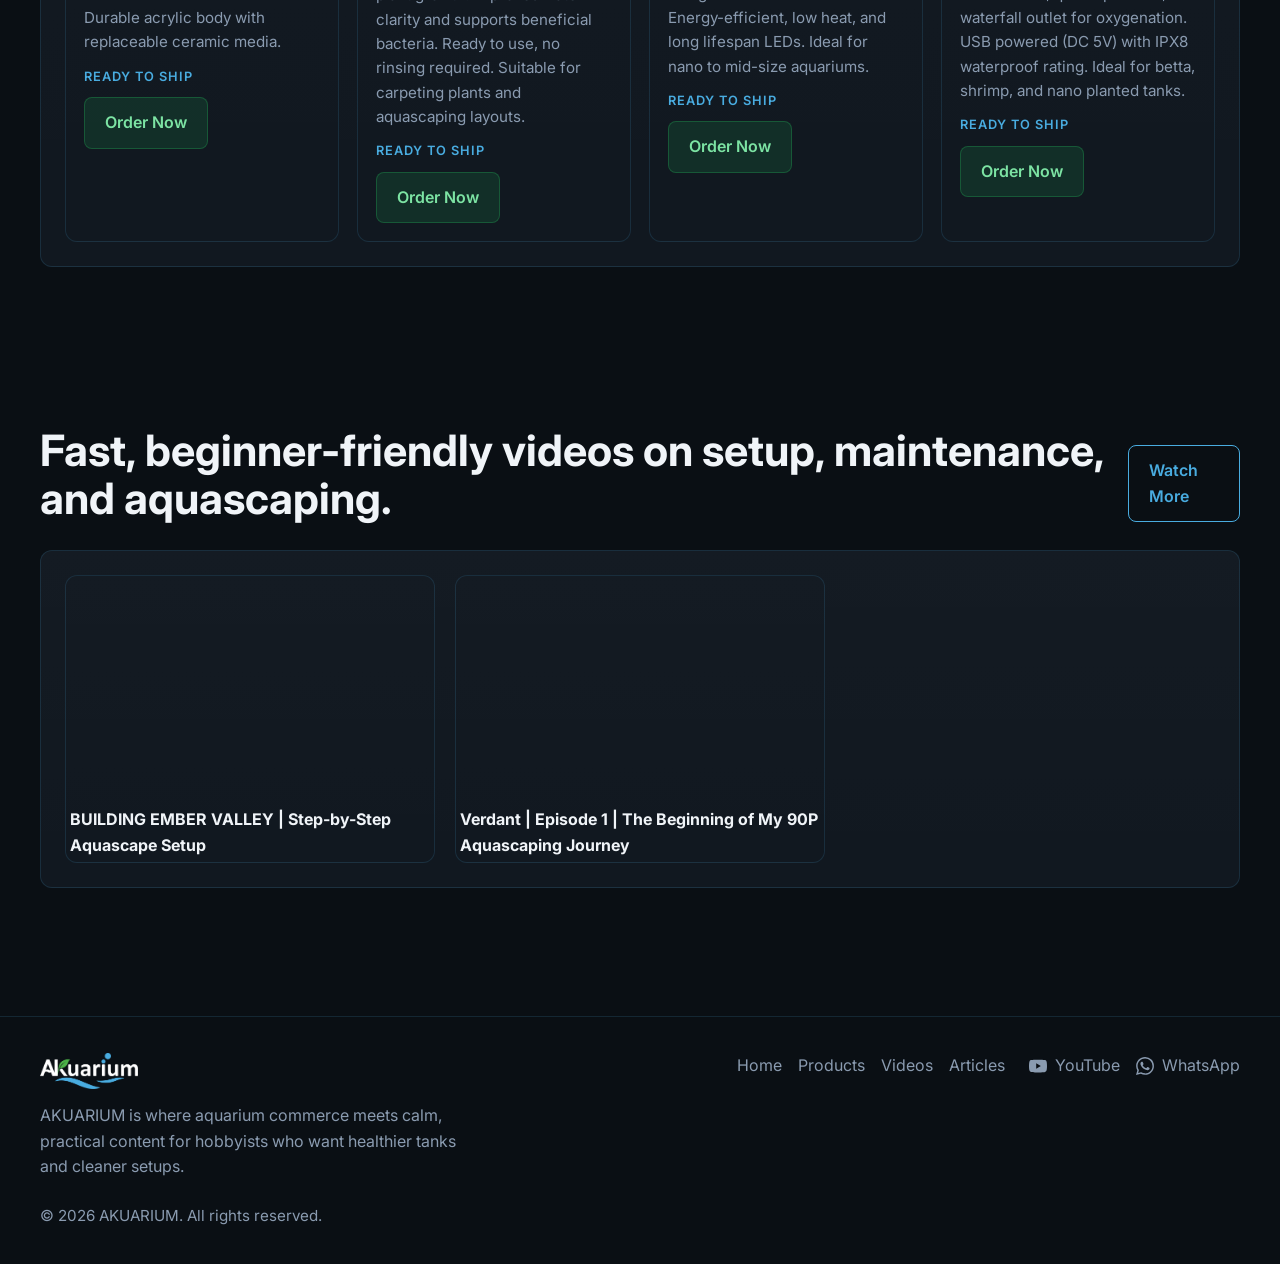
==== commit a842f6ca: "asd" ====
--- a/index.html
+++ b/index.html
@@ -59,7 +59,7 @@
       <div class="container">
         <div class="section-heading">
           <div>
-            <span class="eyebrow">Featured Gear</span>
+            <!-- <span class="eyebrow">Featured Gear</span> -->
             <h2>Tools trusted for planted tanks that stay healthy and look sharp.</h2>
           </div>
           <a class="btn-secondary" href="products.html">View All</a>
@@ -76,7 +76,7 @@
       <div class="container">
         <div class="section-heading">
           <div>
-            <span class="eyebrow">YouTube Preview</span>
+            <!-- <span class="eyebrow">YouTube Preview</span> -->
             <h2>Fast, beginner-friendly videos on setup, maintenance, and aquascaping.</h2>
           </div>
           <a class="btn-secondary" href="videos.html">Watch More</a>
@@ -111,7 +111,7 @@
           </svg>
           <span>YouTube</span>
         </a>
-        <a href="https://wa.me/919999999999" target="_blank" rel="noreferrer">
+        <a href="https://wa.me/919304166649" target="_blank" rel="noreferrer">
           <svg viewBox="0 0 24 24" width="18" height="18" aria-hidden="true">
             <path fill="currentColor"
               d="M20.52 3.48A11.82 11.82 0 0 0 12.06 0C5.5 0 .18 5.33.18 11.9c0 2.1.55 4.14 1.6 5.94L0 24l6.35-1.66a11.85 11.85 0 0 0 5.7 1.46h.01c6.56 0 11.89-5.33 11.89-11.9 0-3.17-1.23-6.15-3.43-8.42Zm-8.46 18.3h-.01a9.93 9.93 0 0 1-5.05-1.38l-.36-.22-3.77.99 1.01-3.67-.24-.38a9.89 9.89 0 0 1-1.53-5.22c0-5.48 4.47-9.95 9.96-9.95 2.66 0 5.16 1.04 7.03 2.91a9.87 9.87 0 0 1 2.91 7.03c0 5.49-4.47 9.96-9.95 9.96Zm5.46-7.44c-.3-.15-1.78-.88-2.05-.98-.28-.1-.48-.15-.68.15-.2.3-.78.98-.96 1.18-.18.2-.35.22-.65.07-.3-.15-1.27-.47-2.41-1.49-.89-.79-1.5-1.76-1.68-2.06-.18-.3-.02-.46.13-.61.13-.13.3-.35.45-.53.15-.18.2-.3.3-.5.1-.2.05-.38-.03-.53-.08-.15-.68-1.65-.93-2.26-.25-.6-.5-.52-.68-.53h-.58c-.2 0-.53.08-.8.38-.28.3-1.05 1.03-1.05 2.5s1.08 2.88 1.23 3.08c.15.2 2.12 3.25 5.15 4.56.72.31 1.28.5 1.72.64.72.23 1.37.2 1.88.12.58-.09 1.78-.73 2.03-1.43.25-.7.25-1.3.18-1.43-.08-.12-.28-.2-.58-.35Z" />
@@ -123,7 +123,7 @@
     </div>
   </footer>
 
-  <a href="https://wa.me/919999999999" target="_blank" class="whatsapp-float" aria-label="Chat on WhatsApp"
+  <a href="https://wa.me/919304166649" target="_blank" class="whatsapp-float" aria-label="Chat on WhatsApp"
     rel="noreferrer">
     <svg viewBox="0 0 24 24" aria-hidden="true">
       <path
@@ -132,65 +132,66 @@
   </a>
 
   <script src="js/hero.js"></script>
-<script>
-(function () {
-  var heroLogo    = document.querySelector('.hero-logo-animated');
-  var heroVideo   = document.getElementById('hero-video');
-  var heroPara    = document.querySelector('.hero-panel > p');
-  var heroActions = document.querySelector('.hero-actions');
-  var fired       = false;
-
-  /*
-   * ─── ADJUST THIS ────────────────────────────────────────────
-   * Set this to the total duration of your SVG animation in
-   * milliseconds.  e.g. if your SVG plays for 4 seconds → 4000
-   * ────────────────────────────────────────────────────────────
-   */
-  var SVG_ANIM_DURATION = 3000;
-
-  function revealContent() {
-    /* Paragraph fades in first */
-    setTimeout(function () {
-      if (heroPara) heroPara.classList.add('content-visible');
-    }, SVG_ANIM_DURATION);
-
-    /* Buttons follow 300 ms later for a staggered feel */
-    setTimeout(function () {
-      if (heroActions) heroActions.classList.add('content-visible');
-    }, SVG_ANIM_DURATION + 300);
-  }
-
-  function revealLogo() {
-    if (fired || !heroLogo) return;
-    fired = true;
-
-    var cleanSrc = heroLogo.getAttribute('src').split('?')[0];
-
-    /* Cache-bust forces a fresh fetch → animation always starts from zero */
-    heroLogo.onload = function () {
-      heroLogo.classList.add('is-visible'); /* logo fades in    */
-      revealContent();                      /* content follows  */
-    };
-    heroLogo.src = cleanSrc + '?t=' + Date.now();
-  }
-
-  /* Primary trigger: video is buffered and ready */
-  if (heroVideo) {
-    heroVideo.addEventListener('canplay', revealLogo, { once: true });
-    heroVideo.addEventListener('playing', revealLogo, { once: true });
-  }
-
-  /* Secondary trigger: rest of the page has finished loading */
-  window.addEventListener('load', function () {
-    if (!heroVideo || heroVideo.readyState >= 3) {
-      revealLogo();
-      return;
-    }
-    /* Hard fallback — reveal after 5 s (slow connection, blocked autoplay, etc.) */
-    setTimeout(revealLogo, 5000);
-  });
-}());
-</script>  <script>
+  <script>
+    (function () {
+      var heroLogo = document.querySelector('.hero-logo-animated');
+      var heroVideo = document.getElementById('hero-video');
+      var heroPara = document.querySelector('.hero-panel > p');
+      var heroActions = document.querySelector('.hero-actions');
+      var fired = false;
+
+      /*
+       * ─── ADJUST THIS ────────────────────────────────────────────
+       * Set this to the total duration of your SVG animation in
+       * milliseconds.  e.g. if your SVG plays for 4 seconds → 4000
+       * ────────────────────────────────────────────────────────────
+       */
+      var SVG_ANIM_DURATION = 3000;
+
+      function revealContent() {
+        /* Paragraph fades in first */
+        setTimeout(function () {
+          if (heroPara) heroPara.classList.add('content-visible');
+        }, SVG_ANIM_DURATION);
+
+        /* Buttons follow 300 ms later for a staggered feel */
+        setTimeout(function () {
+          if (heroActions) heroActions.classList.add('content-visible');
+        }, SVG_ANIM_DURATION + 300);
+      }
+
+      function revealLogo() {
+        if (fired || !heroLogo) return;
+        fired = true;
+
+        var cleanSrc = heroLogo.getAttribute('src').split('?')[0];
+
+        /* Cache-bust forces a fresh fetch → animation always starts from zero */
+        heroLogo.onload = function () {
+          heroLogo.classList.add('is-visible'); /* logo fades in    */
+          revealContent();                      /* content follows  */
+        };
+        heroLogo.src = cleanSrc + '?t=' + Date.now();
+      }
+
+      /* Primary trigger: video is buffered and ready */
+      if (heroVideo) {
+        heroVideo.addEventListener('canplay', revealLogo, { once: true });
+        heroVideo.addEventListener('playing', revealLogo, { once: true });
+      }
+
+      /* Secondary trigger: rest of the page has finished loading */
+      window.addEventListener('load', function () {
+        if (!heroVideo || heroVideo.readyState >= 3) {
+          revealLogo();
+          return;
+        }
+        /* Hard fallback — reveal after 5 s (slow connection, blocked autoplay, etc.) */
+        setTimeout(revealLogo, 5000);
+      });
+    }());
+  </script>
+  <script>
     (function () {
       const body = document.body;
       const navToggle = document.querySelector('.nav-toggle');
@@ -254,7 +255,7 @@
                 <p class="product-description">${product.description}</p>
                 <div class="card-actions">
                   <span class="product-category">Ready to ship</span>
-                  <a class="btn-whatsapp" href="https://wa.me/919999999999?text=${message}" target="_blank" rel="noreferrer" onclick="event.stopPropagation();">Order Now</a>
+                  <a class="btn-whatsapp" href="https://wa.me/919304166649?text=${message}" target="_blank" rel="noreferrer" onclick="event.stopPropagation();">Order Now</a>
                 </div>
               </div>
             </article>
--- a/css/style.css
+++ b/css/style.css
@@ -429,6 +429,10 @@
   justify-content: space-between;
   gap: 12px;
 }
+.product-meta > div {
+  min-width: 0;         
+  flex: 1;
+}
 
 .product-meta h3 {
   font-size: 1.02rem;
@@ -438,6 +442,7 @@
   color: var(--secondary);
   font-weight: 700;
   white-space: nowrap;
+  flex-shrink: 0;        
 }
 
 .product-description {
@@ -450,6 +455,7 @@
   justify-content: space-between;
   align-items: center;
   gap: 10px;
+  flex-wrap: wrap;       
 }
 
 .product-category {
@@ -791,4 +797,23 @@
   .article-grid {
     grid-template-columns: repeat(4, minmax(0, 1fr));
   }
+}
+
+@media (max-width: 479px) {
+
+  /* single column — cards get full width instead of ~98px content area */
+  .product-grid {
+    grid-template-columns: 1fr;
+  }
+
+  /* stack label above button, button stretches full width */
+  .product-card .card-actions {
+    flex-direction: column;
+    align-items: stretch;
+  }
+
+  .product-card .card-actions .btn-whatsapp {
+    justify-content: center;
+    width: 100%;
+  }
 }
